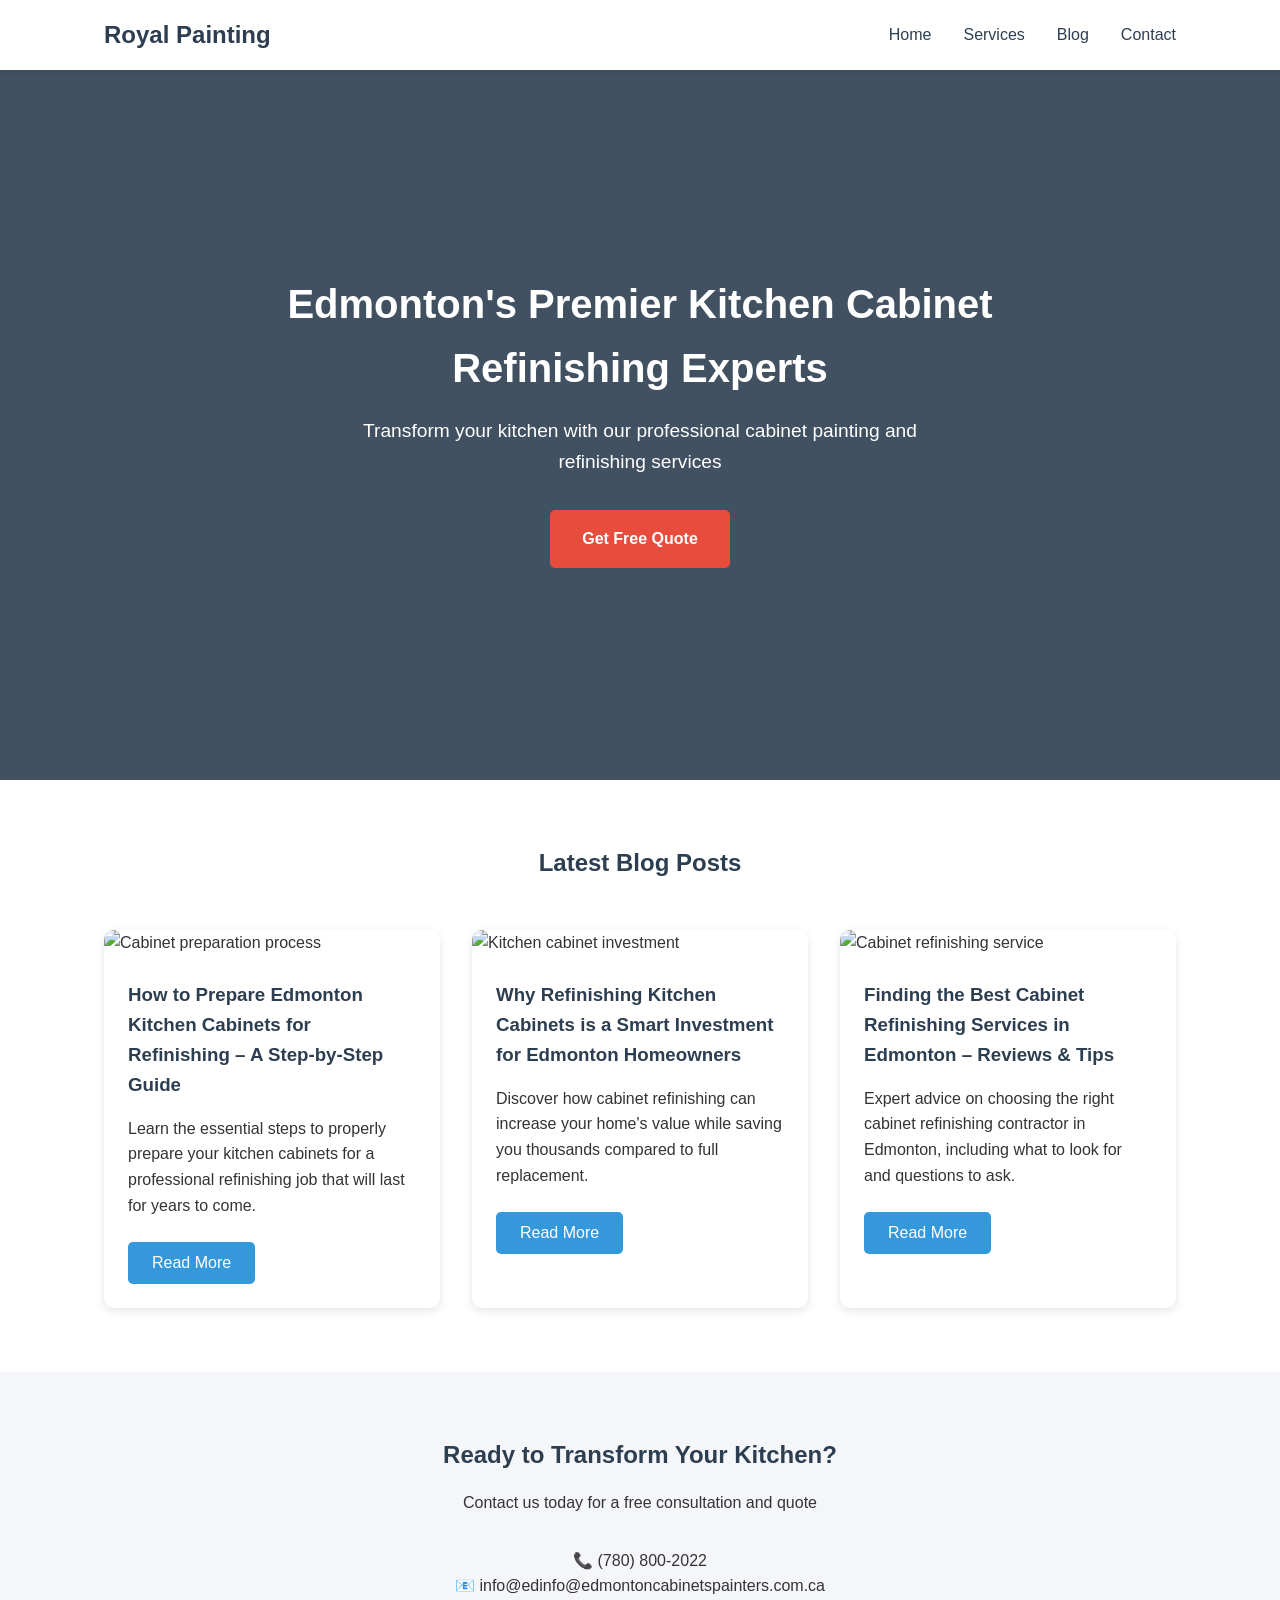
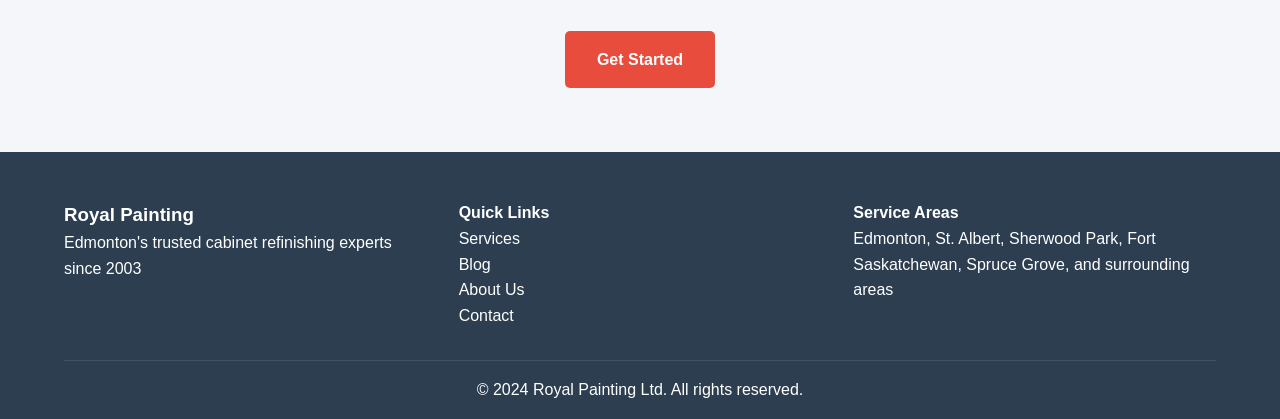
==== index.html @ 769ee22d "Add files via upload" ====
<!DOCTYPE html>
<html lang="en">
<head>
    <meta charset="UTF-8">
    <meta name="viewport" content="width=device-width, initial-scale=1.0">
    <title>Royal Painting - Edmonton Kitchen Cabinet Refinishing Experts</title>
    <link rel="stylesheet" href="styles.css">
</head>
<body>
    <header>
        <nav>
            <div class="logo">Royal Painting</div>
            <ul class="nav-links">
                <li><a href="#home">Home</a></li>
                <li><a href="#services">Services</a></li>
                <li><a href="#blog">Blog</a></li>
                <li><a href="#contact">Contact</a></li>
            </ul>
        </nav>
    </header>

    <main>
        <section class="hero">
            <h1>Edmonton's Premier Kitchen Cabinet Refinishing Experts</h1>
            <p>Transform your kitchen with our professional cabinet painting and refinishing services</p>
            <a href="#contact" class="cta-button">Get Free Quote</a>
        </section>

        <section class="blog-posts">
            <h2>Latest Blog Posts</h2>
            <div class="post-grid">
                <article class="post-card">
                    <img src="images/preparation-guide.jpg" alt="Cabinet preparation process">
                    <h3>How to Prepare Edmonton Kitchen Cabinets for Refinishing – A Step-by-Step Guide</h3>
                    <p>Learn the essential steps to properly prepare your kitchen cabinets for a professional refinishing job that will last for years to come.</p>
                    <a href="preparation-guide.html" class="read-more">Read More</a>
                </article>

                <article class="post-card">
                    <img src="images/investment-value.jpg" alt="Kitchen cabinet investment">
                    <h3>Why Refinishing Kitchen Cabinets is a Smart Investment for Edmonton Homeowners</h3>
                    <p>Discover how cabinet refinishing can increase your home's value while saving you thousands compared to full replacement.</p>
                    <a href="investment-guide.html" class="read-more">Read More</a>
                </article>

                <article class="post-card">
                    <img src="images/service-tips.jpg" alt="Cabinet refinishing service">
                    <h3>Finding the Best Cabinet Refinishing Services in Edmonton – Reviews & Tips</h3>
                    <p>Expert advice on choosing the right cabinet refinishing contractor in Edmonton, including what to look for and questions to ask.</p>
                    <a href="service-guide.html" class="read-more">Read More</a>
                </article>
            </div>
        </section>

        <section class="cta-section">
            <h2>Ready to Transform Your Kitchen?</h2>
            <p>Contact us today for a free consultation and quote</p>
            <div class="contact-info">
                <p>📞 (780) 800-2022</p>
                <p>📧 info@edinfo@edmontoncabinetspainters.com.ca</p>
            </div>
            <a href="#contact" class="cta-button">Get Started</a>
        </section>
    </main>

    <footer>
        <div class="footer-content">
            <div class="company-info">
                <h3>Royal Painting</h3>
                <p>Edmonton's trusted cabinet refinishing experts since 2003</p>
            </div>
            <div class="footer-links">
                <h4>Quick Links</h4>
                <ul>
                    <li><a href="#services">Services</a></li>
                    <li><a href="#blog">Blog</a></li>
                    <li><a href="#about">About Us</a></li>
                    <li><a href="#contact">Contact</a></li>
                </ul>
            </div>
            <div class="service-areas">
                <h4>Service Areas</h4>
                <p>Edmonton, St. Albert, Sherwood Park, Fort Saskatchewan, Spruce Grove, and surrounding areas</p>
            </div>
        </div>
        <div class="copyright">
            <p>&copy; 2024 Royal Painting Ltd. All rights reserved.</p>
        </div>
    </footer>
</body>
</html>
---- styles.css ----
/* Global Styles */
:root {
    --primary-color: #2c3e50;
    --secondary-color: #3498db;
    --accent-color: #e74c3c;
    --text-color: #333;
    --light-gray: #f5f6fa;
    --white: #ffffff;
}

* {
    margin: 0;
    padding: 0;
    box-sizing: border-box;
}

body {
    font-family: 'Arial', sans-serif;
    line-height: 1.6;
    color: var(--text-color);
}

/* Navigation */
header {
    background-color: var(--white);
    box-shadow: 0 2px 5px rgba(0,0,0,0.1);
    position: fixed;
    width: 100%;
    top: 0;
    z-index: 1000;
}

nav {
    display: flex;
    justify-content: space-between;
    align-items: center;
    padding: 1rem 5%;
    max-width: 1200px;
    margin: 0 auto;
}

.logo {
    font-size: 1.5rem;
    font-weight: bold;
    color: var(--primary-color);
}

.nav-links {
    display: flex;
    list-style: none;
    gap: 2rem;
}

.nav-links a {
    text-decoration: none;
    color: var(--primary-color);
    font-weight: 500;
    transition: color 0.3s ease;
}

.nav-links a:hover {
    color: var(--secondary-color);
}

/* Hero Section */
.hero {
    background: linear-gradient(rgba(44, 62, 80, 0.9), rgba(44, 62, 80, 0.9)),
                url('images/hero-bg.jpg') center/cover;
    height: 80vh;
    display: flex;
    flex-direction: column;
    justify-content: center;
    align-items: center;
    text-align: center;
    color: var(--white);
    padding: 0 1rem;
    margin-top: 60px;
}

.hero h1 {
    font-size: 2.5rem;
    margin-bottom: 1rem;
    max-width: 800px;
}

.hero p {
    font-size: 1.2rem;
    margin-bottom: 2rem;
    max-width: 600px;
}

/* Blog Posts Section */
.blog-posts {
    padding: 4rem 5%;
    max-width: 1200px;
    margin: 0 auto;
}

.blog-posts h2 {
    text-align: center;
    margin-bottom: 3rem;
    color: var(--primary-color);
}

.post-grid {
    display: grid;
    grid-template-columns: repeat(auto-fit, minmax(300px, 1fr));
    gap: 2rem;
}

.post-card {
    background: var(--white);
    border-radius: 10px;
    overflow: hidden;
    box-shadow: 0 3px 10px rgba(0,0,0,0.1);
    transition: transform 0.3s ease;
}

.post-card:hover {
    transform: translateY(-5px);
}

.post-card img {
    width: 100%;
    height: 200px;
    object-fit: cover;
}

.post-card h3 {
    padding: 1.5rem 1.5rem 1rem;
    color: var(--primary-color);
}

.post-card p {
    padding: 0 1.5rem 1.5rem;
    color: var(--text-color);
}

.read-more {
    display: inline-block;
    padding: 0.5rem 1.5rem;
    margin: 0 1.5rem 1.5rem;
    background-color: var(--secondary-color);
    color: var(--white);
    text-decoration: none;
    border-radius: 5px;
    transition: background-color 0.3s ease;
}

.read-more:hover {
    background-color: var(--primary-color);
}

/* CTA Section */
.cta-section {
    background-color: var(--light-gray);
    padding: 4rem 5%;
    text-align: center;
}

.cta-section h2 {
    color: var(--primary-color);
    margin-bottom: 1rem;
}

.contact-info {
    margin: 2rem 0;
}

.cta-button {
    display: inline-block;
    padding: 1rem 2rem;
    background-color: var(--accent-color);
    color: var(--white);
    text-decoration: none;
    border-radius: 5px;
    font-weight: bold;
    transition: background-color 0.3s ease;
}

.cta-button:hover {
    background-color: #c0392b;
}

/* Footer */
footer {
    background-color: var(--primary-color);
    color: var(--white);
    padding: 3rem 5% 1rem;
}

.footer-content {
    display: grid;
    grid-template-columns: repeat(auto-fit, minmax(250px, 1fr));
    gap: 2rem;
    max-width: 1200px;
    margin: 0 auto;
}

.footer-links ul {
    list-style: none;
}

.footer-links a {
    color: var(--white);
    text-decoration: none;
    transition: color 0.3s ease;
}

.footer-links a:hover {
    color: var(--secondary-color);
}

.copyright {
    text-align: center;
    margin-top: 2rem;
    padding-top: 1rem;
    border-top: 1px solid rgba(255,255,255,0.1);
}

/* Responsive Design */
@media (max-width: 768px) {
    .nav-links {
        display: none;
    }

    .hero h1 {
        font-size: 2rem;
    }

    .hero p {
        font-size: 1rem;
    }

    .post-grid {
        grid-template-columns: 1fr;
    }
}
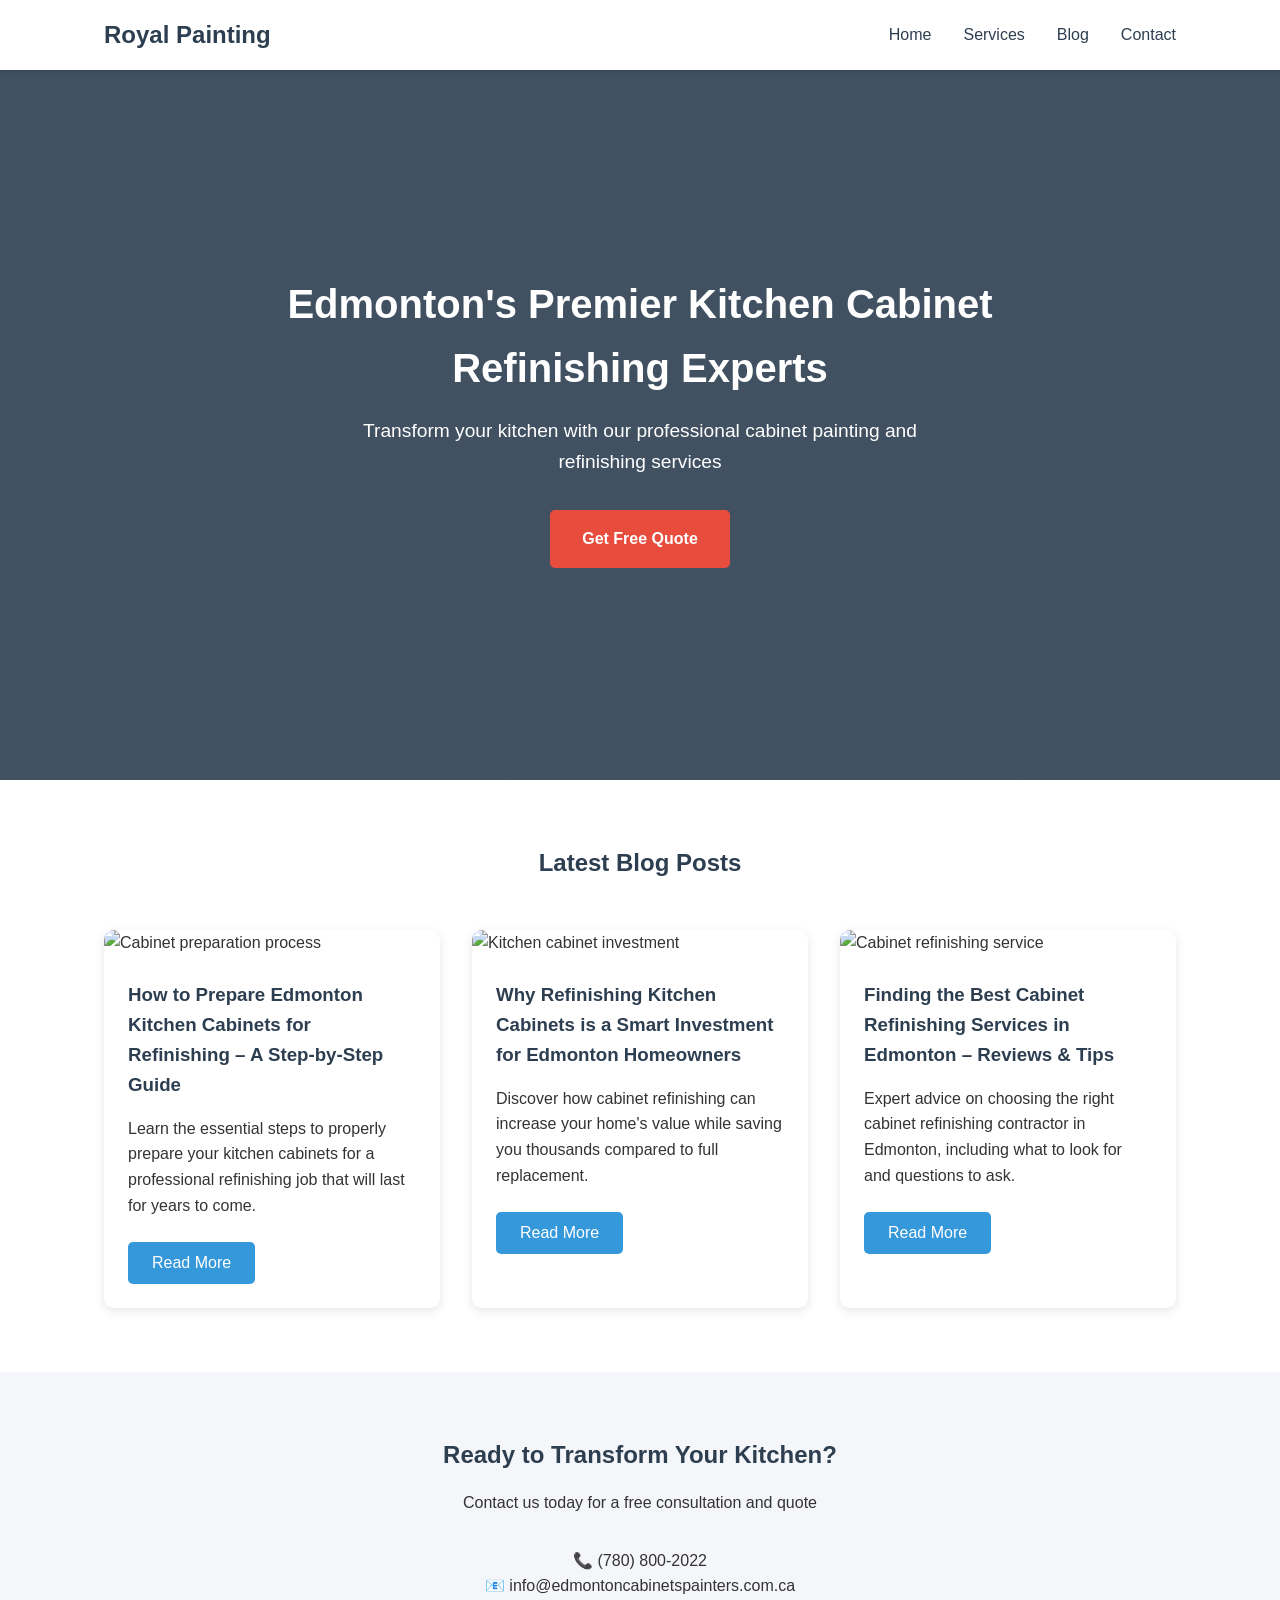
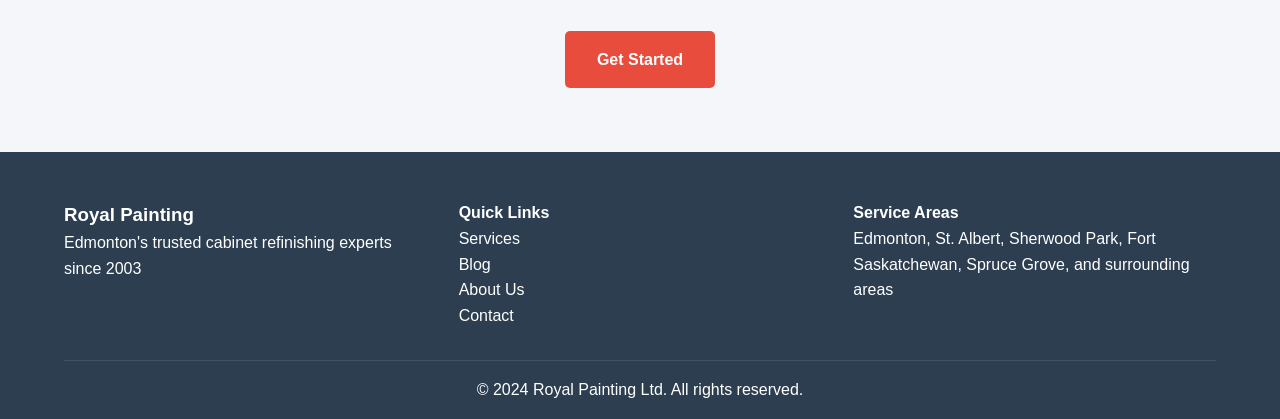
==== commit aae7e2f6: "Update index.html" ====
--- a/index.html
+++ b/index.html
@@ -57,7 +57,7 @@
             <p>Contact us today for a free consultation and quote</p>
             <div class="contact-info">
                 <p>📞 (780) 800-2022</p>
-                <p>📧 info@edinfo@edmontoncabinetspainters.com.ca</p>
+                <p>📧 info@edmontoncabinetspainters.com.ca</p>
             </div>
             <a href="#contact" class="cta-button">Get Started</a>
         </section>
@@ -88,4 +88,4 @@
         </div>
     </footer>
 </body>
-</html>+</html>
